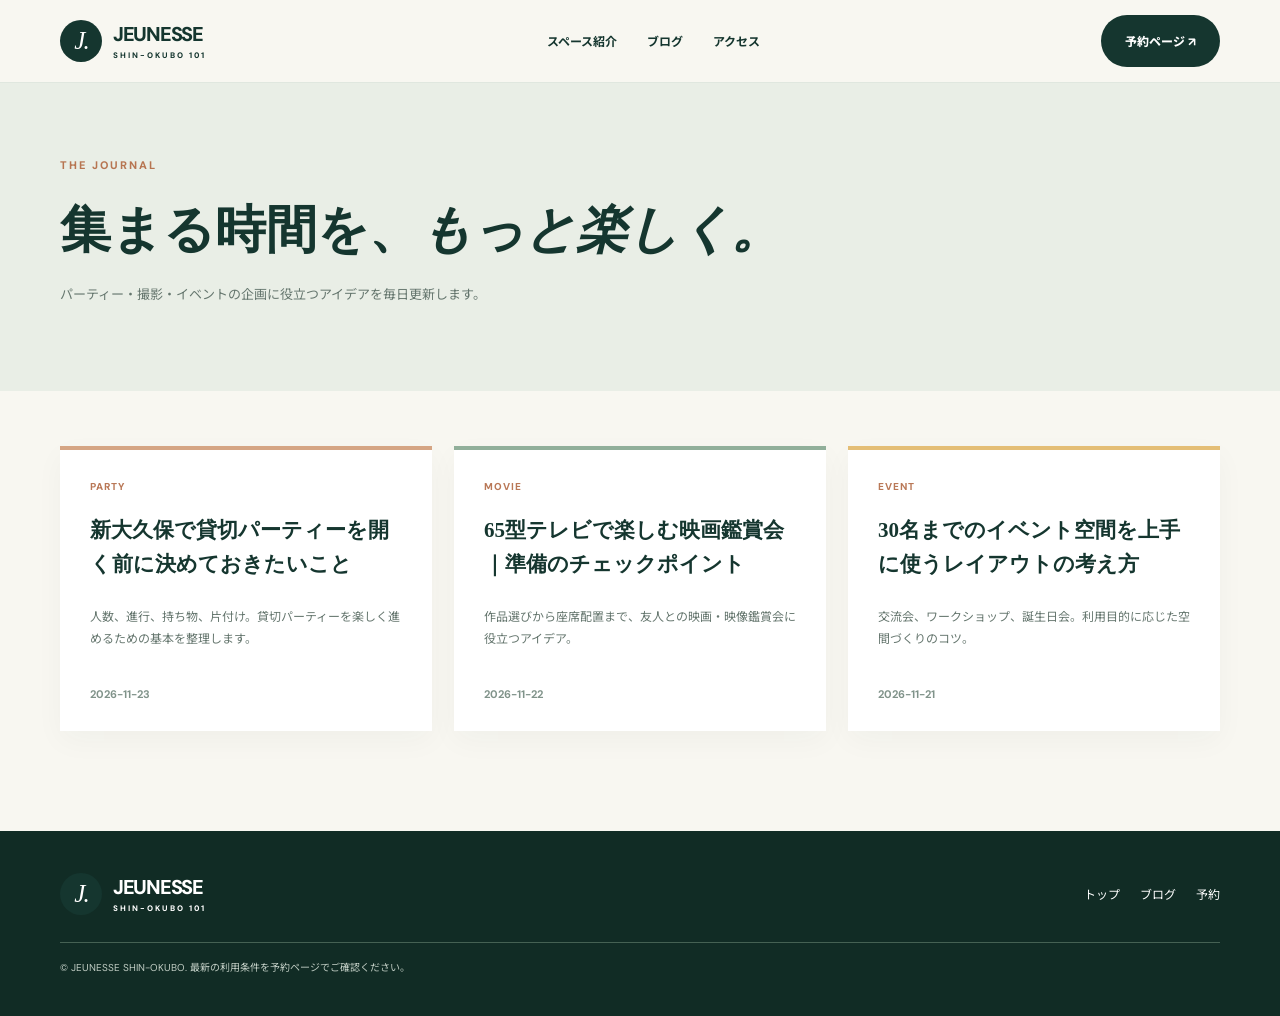
==== blog/index.html @ f11c6160 "Publish daily Jeunesse blog article" ====
<!doctype html><html lang="ja"><head><meta charset="utf-8">
<meta name="viewport" content="width=device-width,initial-scale=1">
<meta name="theme-color" content="#15362f"><meta name="description" content="ジュネス新大久保のパーティー・撮影・イベントのヒント。">
<link rel="canonical" href="https://jeunesse-okubo.onrender.com/blog/"><link rel="stylesheet" href="/styles.css">
<link rel="icon" href="/favicon.svg" type="image/svg+xml"><title>ブログ記事一覧 | ジュネス新大久保</title></head>
<body><header><div class="wrap nav"><a class="brand" href="/"><b class="mark">J.</b><span>JEUNESSE<small>SHIN-OKUBO 101</small></span></a>
<nav><a href="/">スペース紹介</a><a href="/blog/">ブログ</a><a href="/#access">アクセス</a></nav><a class="pill dark" href="https://upnow.jp/goodspace/jeunesse">予約ページ ↗</a></div></header>
<main><section class='blog-hero'><div class='wrap'><span class='tag'>THE JOURNAL</span><h1>集まる時間を、<em>もっと楽しく。</em></h1><p>パーティー・撮影・イベントの企画に役立つアイデアを毎日更新します。</p></div></section><section class='wrap blog-wrap'><div class='post-grid'><a class='post' href='/blog/2026-11-23-party-planning.html'><span class='category'>PARTY</span><h3>新大久保で貸切パーティーを開く前に決めておきたいこと</h3><p>人数、進行、持ち物、片付け。貸切パーティーを楽しく進めるための基本を整理します。</p><time datetime='2026-11-23'>2026-11-23</time></a><a class='post' href='/blog/2026-11-22-movie-night.html'><span class='category'>MOVIE</span><h3>65型テレビで楽しむ映画鑑賞会｜準備のチェックポイント</h3><p>作品選びから座席配置まで、友人との映画・映像鑑賞会に役立つアイデア。</p><time datetime='2026-11-22'>2026-11-22</time></a><a class='post' href='/blog/2026-11-21-event-layout.html'><span class='category'>EVENT</span><h3>30名までのイベント空間を上手に使うレイアウトの考え方</h3><p>交流会、ワークショップ、誕生日会。利用目的に応じた空間づくりのコツ。</p><time datetime='2026-11-21'>2026-11-21</time></a></div></section></main><footer><div class="wrap foot"><a class="brand" href="/"><b class="mark">J.</b><span>JEUNESSE<small>SHIN-OKUBO 101</small></span></a>
<div><a href="/">トップ</a><a href="/blog/">ブログ</a><a href="https://upnow.jp/goodspace/jeunesse">予約</a></div><small>© JEUNESSE SHIN-OKUBO. 最新の利用条件を予約ページでご確認ください。</small></div></footer></body></html>
---- styles.css ----
@import url('https://fonts.googleapis.com/css2?family=DM+Sans:wght@400;500;600;700;800&family=Noto+Sans+JP:wght@400;500;600;700&display=swap');
:root{--dark:#15362f;--cream:#f8f7f1;--peach:#ed9a72;--muted:#65766e;--serif:'Yu Mincho','Hiragino Mincho ProN',serif;--sans:'DM Sans','Noto Sans JP',sans}
*{box-sizing:border-box}html{scroll-behavior:smooth}body{margin:0;background:var(--cream);color:var(--dark);font-family:var(--sans);-webkit-font-smoothing:antialiased}a{text-decoration:none;color:inherit}img{max-width:100%;display:block}.wrap{width:min(1160px,calc(100% - 68px));margin:auto}.skip{position:absolute;left:-9999px}.skip:focus{left:8px;top:8px;z-index:100;background:#fff;padding:12px}
header{position:sticky;top:0;z-index:20;background:rgba(248,247,241,.95);backdrop-filter:blur(14px);border-bottom:1px solid #e0e7df}.nav{display:flex;align-items:center;justify-content:space-between;height:82px;gap:24px}.brand{display:flex;gap:11px;align-items:center;font-size:20px;font-weight:800;letter-spacing:-.065em;line-height:1}.brand small{display:block;margin-top:7px;font-size:8px;letter-spacing:.25em}.mark{width:42px;height:42px;display:grid;place-items:center;border-radius:50%;background:var(--dark);color:white;font:italic 25px Georgia,serif;letter-spacing:-.08em}.nav nav{display:flex;gap:30px;font-weight:700;font-size:12px}.nav nav a:hover{color:#b67e59}.pill{display:inline-flex;justify-content:center;align-items:center;min-height:52px;border-radius:999px;padding:0 24px;font-size:12px;font-weight:800;transition:transform .2s}.pill:hover{transform:translateY(-2px)}.dark{background:var(--dark);color:white}.coral{background:var(--peach);color:var(--dark)}.outline{border:1px solid #aec6b9;color:#fff}.underline{font-size:13px;font-weight:800;border-bottom:1px solid;padding-bottom:8px}.tag{font-size:11px;font-weight:800;letter-spacing:.18em;color:#b77551}
.hero{padding:50px 0 38px}.hero-grid{display:grid;grid-template-columns:1.05fr .95fr;gap:55px;align-items:center}.hero-copy h1{font:600 clamp(43px,4.8vw,69px)/1.5 var(--serif);letter-spacing:.02em;margin:28px 0 15px}.hero-copy h1 em,h2 em{font-style:normal;color:#b97857}.lead{font:600 21px/1.9 var(--serif)}.sub{font-size:13px;line-height:2.1;color:var(--muted);max-width:440px}.actions{display:flex;gap:25px;align-items:center;flex-wrap:wrap;margin:27px 0 43px}.numbers{display:flex;gap:32px;border-top:1px solid #ccd9d0;padding-top:24px}.numbers>div{display:flex;flex-direction:column;gap:5px}.numbers strong{font:42px Georgia,serif;letter-spacing:-.05em}.numbers strong small{font:700 12px var(--sans);margin-left:5px;letter-spacing:0}.numbers span{color:var(--muted);font-size:11px}.hero-photo{height:610px;position:relative;padding:0 0 45px}.hero-photo>img{width:100%;height:100%;object-fit:cover;border-radius:210px 210px 16px 16px}.float{position:absolute;bottom:69px;left:-37px;background:white;padding:20px 27px;box-shadow:0 12px 40px #15362f25;font-size:10px;font-weight:800;letter-spacing:.17em}.float small{display:block;margin:8px 0 0 16px;color:#7d8b80;letter-spacing:.1em}.ribbon{background:#ebd6c4;white-space:nowrap;overflow:hidden;text-align:center;padding:16px;font:italic 17px Georgia,serif;letter-spacing:.13em}.ribbon span{margin:0 17px;color:#be805c}
.section{padding:108px 0}.section-head{display:flex;justify-content:space-between;align-items:end;gap:40px;margin-bottom:45px}.section-head h2,.access h2,.closing h2,.blog-hero h1{font:600 clamp(35px,4vw,52px)/1.55 var(--serif);margin:16px 0 0}.section-head>p{font-size:13px;line-height:2.05;color:var(--muted);width:300px}.gallery{height:490px;display:grid;grid-template-columns:1.25fr 1fr;gap:15px}.gallery .wide,.gallery>div img{width:100%;height:100%;object-fit:cover;border-radius:6px}.gallery>div{display:grid;grid-template-rows:1fr 1fr;gap:15px;min-height:0;overflow:hidden}.note{font-size:11px;color:var(--muted);line-height:1.8}.features{display:grid;grid-template-columns:repeat(3,1fr);gap:28px;margin-top:40px}.features>div{border-top:1px solid #ccd9d0;padding-top:22px}.features span{font:italic 14px Georgia,serif;color:#b97857}.features h3{font-size:15px;margin-top:19px}.features p{font-size:12px;line-height:1.9;color:var(--muted)}
.uses{background:var(--dark);color:#fbf9f4}.uses .section-head p{color:#c5d7cc}.uses h2 em{color:#e6b093}.use-grid{display:grid;grid-template-columns:repeat(3,1fr);border-left:1px solid #507366;border-top:1px solid #507366}.use-grid article{padding:35px 28px 45px;min-height:245px;border-right:1px solid #507366;border-bottom:1px solid #507366}.use-grid article>span{font-size:10px;color:#e9ac8c;letter-spacing:.12em}.use-grid h3{font:600 22px/1.6 var(--serif);margin:52px 0 10px}.use-grid p{font-size:12px;color:#c9dcd0;line-height:1.9}.use-end{display:flex;align-items:center;gap:25px;margin-top:27px}.use-end p{font-size:11px;line-height:1.8;color:#d2ddd5}
.post-grid{display:grid;grid-template-columns:repeat(3,1fr);gap:22px}.post{background:white;padding:30px;min-height:285px;display:flex;flex-direction:column;border-top:4px solid #d5a584;box-shadow:0 10px 28px #17332e09;transition:transform .2s}.post:hover{transform:translateY(-4px)}.post:nth-child(2){border-color:#91af9a}.post:nth-child(3){border-color:#e4be76}.post .category{font-size:10px;color:#b97857;font-weight:800;letter-spacing:.1em}.post h3{font:600 21px/1.6 var(--serif);margin:21px 0 12px}.post p{font-size:12px;line-height:1.9;color:var(--muted);flex:1}.post time{font-size:11px;color:#80938a;font-weight:700}.right{text-align:right;margin-top:29px}
.access{background:#e9eee6}.access-grid{display:grid;grid-template-columns:1fr 1fr;gap:70px;align-items:center}.access-grid h3{font-size:18px;margin-top:32px}.access-grid p{font-size:13px;line-height:2}.stations{margin:22px 0}.stations p{display:flex;justify-content:space-between;border-bottom:1px solid #cbd6cb;padding:10px 0;font-size:11px}.stations strong{font-size:12px}.mapart{height:470px;position:relative;border-radius:190px 190px 12px 12px;overflow:hidden;background-color:#d2e0d1;background-image:repeating-linear-gradient(41deg,transparent 0 43px,#f5f7ed 44px 55px,transparent 56px 140px),repeating-linear-gradient(130deg,transparent 0 55px,#f5f7ed 56px 68px,transparent 69px 150px)}.mapart .s1,.mapart .s2{position:absolute;background:white;border-radius:20px;padding:9px;font-size:10px;color:#63846d;font-weight:800}.mapart .s1{top:22%;left:12%}.mapart .s2{bottom:22%;right:9%}.mapart strong{position:absolute;top:43%;left:44%;display:grid;place-items:center;width:80px;height:80px;border-radius:50%;background:#d78c64;color:white;font:italic 45px Georgia,serif;box-shadow:0 10px 25px #15362f40}.mapart small{position:absolute;bottom:18px;left:18px;background:white;padding:13px;font-size:10px;font-weight:800;letter-spacing:.14em}
.faq h2{font:600 37px var(--serif)}.faq-grid{display:grid;grid-template-columns:1fr 1fr;gap:10px 32px}.faq details{border-bottom:1px solid #d0d8d0;padding:17px 0}.faq summary{cursor:pointer;font-size:14px;font-weight:800}.faq details p{font-size:12px;line-height:2;color:var(--muted)}.closing{background:#ddb598;text-align:center;padding:95px 0}.closing h2{font-size:60px;margin:20px 0}.closing h2 em{color:#85563f}.closing p{font-size:13px;margin-bottom:25px}footer{background:#112c25;color:white}.foot{padding:42px 0;display:flex;justify-content:space-between;align-items:center;flex-wrap:wrap;gap:27px}.foot>div{display:flex;gap:20px;font-size:12px}.foot>small{font-size:10px;color:#c2cec5;width:100%;border-top:1px solid #456153;padding-top:16px}
.blog-hero{padding:70px 0;background:#e9eee6}.blog-hero p{font-size:13px;line-height:2;color:#65766e}.blog-wrap{padding:55px 0 100px}.article{max-width:780px;margin:55px auto 100px;padding:0 20px}.article .crumb{font-size:11px;color:#839589}.article h1{font:600 clamp(30px,4vw,45px)/1.5 var(--serif)}.article time{font-size:12px;color:#80938a}.article .intro{font-size:16px;line-height:2.2;border-top:1px solid #d0d8d0;border-bottom:1px solid #d0d8d0;padding:25px 0;margin:33px 0}.article h2{font:600 24px/1.6 var(--serif);border-left:4px solid #d68b64;padding-left:15px;margin-top:38px}.article section p,.article .ending{font-size:14px;line-height:2.25;white-space:pre-line}.article .disclaimer{margin-top:35px;background:#e9eee6;color:#607367;font-size:12px;line-height:2;padding:19px}.article .cta{background:#15362f;color:#fff;padding:33px;margin-top:40px}.article .cta h2{border:0;padding:0;margin:0 0 10px}.article .cta p{font-size:12px;line-height:1.9}
@media(max-width:900px){.nav nav{display:none}.wrap{width:min(100% - 38px,650px)}.nav{height:72px}.hero{padding:25px 0 45px}.hero-grid{display:flex;flex-direction:column;align-items:stretch;gap:25px}.hero-copy h1{font-size:clamp(39px,8vw,58px);margin:17px 0}.hero-photo{height:420px;padding:0}.hero-photo>img{border-radius:150px 150px 12px 12px}.float{bottom:15px;left:12px;padding:12px 15px}.numbers strong{font-size:35px}.section{padding:75px 0}.section-head{display:block;margin-bottom:26px}.section-head>p{width:auto;max-width:450px}.section-head h2,.access h2{font-size:35px}.gallery{height:auto;grid-template-columns:1fr}.gallery .wide{height:300px}.gallery>div{height:170px;grid-template-columns:1fr 1fr;grid-template-rows:1fr}.features{grid-template-columns:1fr;gap:15px}.features>div{padding-top:13px}.features h3{margin-top:9px}.use-grid{grid-template-columns:1fr 1fr}.use-grid article{min-height:210px;padding:23px}.use-grid h3{font-size:19px;margin-top:33px}.post-grid{grid-template-columns:1fr}.post{min-height:210px;padding:23px}.use-end{display:block}.access-grid{grid-template-columns:1fr;gap:32px}.mapart{height:320px}.faq-grid{grid-template-columns:1fr}.closing h2{font-size:42px}}@media(max-width:470px){.nav>.pill{padding:0 14px;font-size:10px;min-height:40px}.brand{font-size:17px}.mark{width:35px;height:35px}.brand small{font-size:7px}.hero-photo{height:340px}.hero-copy h1{font-size:40px}.numbers{gap:19px}.numbers span{font-size:10px}.gallery .wide{height:230px}.use-grid{grid-template-columns:1fr}.use-grid article{min-height:145px}.use-grid h3{margin-top:22px}.stations p{display:block}.stations strong{display:block}.foot{align-items:start;flex-direction:column}.foot>div{flex-wrap:wrap}}@media(prefers-reduced-motion:reduce){*{scroll-behavior:auto!important;transition:none!important}}
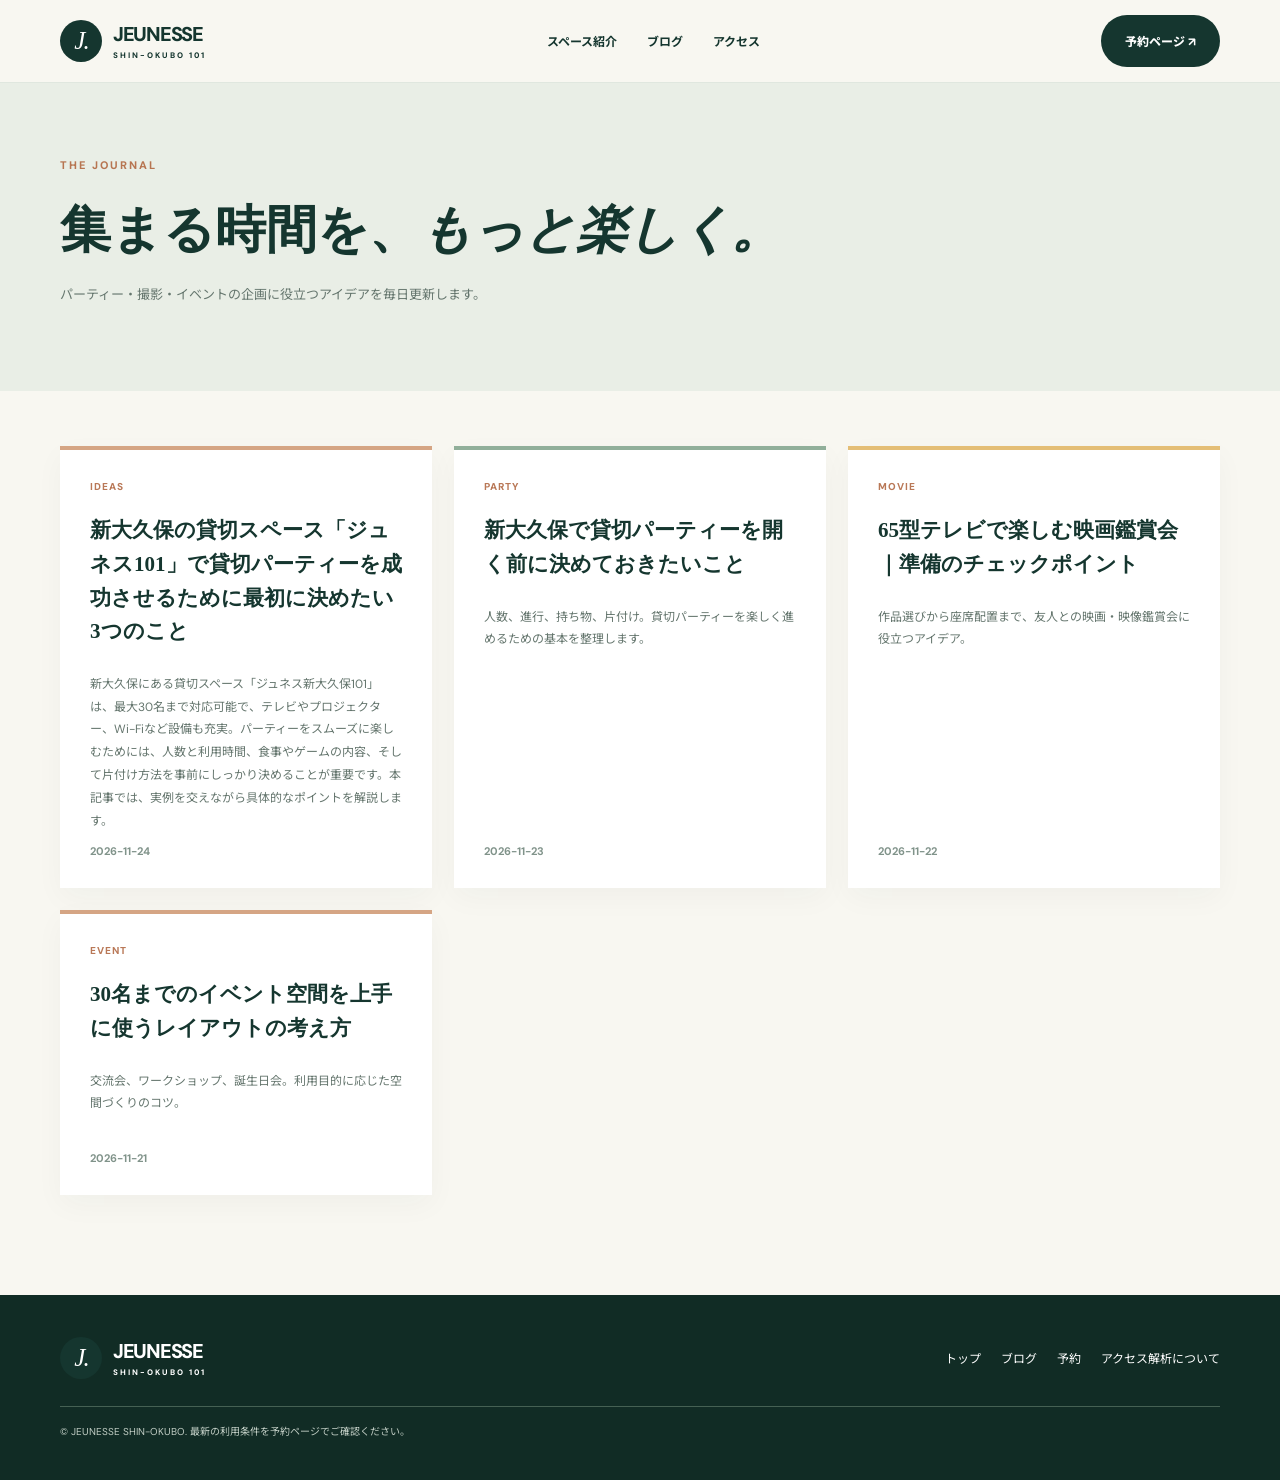
==== commit d93fc399: "Publish daily Jeunesse blog article" ====
--- a/blog/index.html
+++ b/blog/index.html
@@ -5,5 +5,5 @@
 <link rel="icon" href="/favicon.svg" type="image/svg+xml"><title>ブログ記事一覧 | ジュネス新大久保</title></head>
 <body><header><div class="wrap nav"><a class="brand" href="/"><b class="mark">J.</b><span>JEUNESSE<small>SHIN-OKUBO 101</small></span></a>
 <nav><a href="/">スペース紹介</a><a href="/blog/">ブログ</a><a href="/#access">アクセス</a></nav><a class="pill dark" href="https://upnow.jp/goodspace/jeunesse">予約ページ ↗</a></div></header>
-<main><section class='blog-hero'><div class='wrap'><span class='tag'>THE JOURNAL</span><h1>集まる時間を、<em>もっと楽しく。</em></h1><p>パーティー・撮影・イベントの企画に役立つアイデアを毎日更新します。</p></div></section><section class='wrap blog-wrap'><div class='post-grid'><a class='post' href='/blog/2026-11-23-party-planning.html'><span class='category'>PARTY</span><h3>新大久保で貸切パーティーを開く前に決めておきたいこと</h3><p>人数、進行、持ち物、片付け。貸切パーティーを楽しく進めるための基本を整理します。</p><time datetime='2026-11-23'>2026-11-23</time></a><a class='post' href='/blog/2026-11-22-movie-night.html'><span class='category'>MOVIE</span><h3>65型テレビで楽しむ映画鑑賞会｜準備のチェックポイント</h3><p>作品選びから座席配置まで、友人との映画・映像鑑賞会に役立つアイデア。</p><time datetime='2026-11-22'>2026-11-22</time></a><a class='post' href='/blog/2026-11-21-event-layout.html'><span class='category'>EVENT</span><h3>30名までのイベント空間を上手に使うレイアウトの考え方</h3><p>交流会、ワークショップ、誕生日会。利用目的に応じた空間づくりのコツ。</p><time datetime='2026-11-21'>2026-11-21</time></a></div></section></main><footer><div class="wrap foot"><a class="brand" href="/"><b class="mark">J.</b><span>JEUNESSE<small>SHIN-OKUBO 101</small></span></a>
-<div><a href="/">トップ</a><a href="/blog/">ブログ</a><a href="https://upnow.jp/goodspace/jeunesse">予約</a></div><small>© JEUNESSE SHIN-OKUBO. 最新の利用条件を予約ページでご確認ください。</small></div></footer></body></html>+<main><section class='blog-hero'><div class='wrap'><span class='tag'>THE JOURNAL</span><h1>集まる時間を、<em>もっと楽しく。</em></h1><p>パーティー・撮影・イベントの企画に役立つアイデアを毎日更新します。</p></div></section><section class='wrap blog-wrap'><div class='post-grid'><a class='post' href='/blog/2026-11-24-idea-0.html'><span class='category'>IDEAS</span><h3>新大久保の貸切スペース「ジュネス101」で貸切パーティーを成功させるために最初に決めたい3つのこと</h3><p>新大久保にある貸切スペース「ジュネス新大久保101」は、最大30名まで対応可能で、テレビやプロジェクター、Wi-Fiなど設備も充実。パーティーをスムーズに楽しむためには、人数と利用時間、食事やゲームの内容、そして片付け方法を事前にしっかり決めることが重要です。本記事では、実例を交えながら具体的なポイントを解説します。</p><time datetime='2026-11-24'>2026-11-24</time></a><a class='post' href='/blog/2026-11-23-party-planning.html'><span class='category'>PARTY</span><h3>新大久保で貸切パーティーを開く前に決めておきたいこと</h3><p>人数、進行、持ち物、片付け。貸切パーティーを楽しく進めるための基本を整理します。</p><time datetime='2026-11-23'>2026-11-23</time></a><a class='post' href='/blog/2026-11-22-movie-night.html'><span class='category'>MOVIE</span><h3>65型テレビで楽しむ映画鑑賞会｜準備のチェックポイント</h3><p>作品選びから座席配置まで、友人との映画・映像鑑賞会に役立つアイデア。</p><time datetime='2026-11-22'>2026-11-22</time></a><a class='post' href='/blog/2026-11-21-event-layout.html'><span class='category'>EVENT</span><h3>30名までのイベント空間を上手に使うレイアウトの考え方</h3><p>交流会、ワークショップ、誕生日会。利用目的に応じた空間づくりのコツ。</p><time datetime='2026-11-21'>2026-11-21</time></a></div></section></main><footer><div class="wrap foot"><a class="brand" href="/"><b class="mark">J.</b><span>JEUNESSE<small>SHIN-OKUBO 101</small></span></a>
+<div><a href="/">トップ</a><a href="/blog/">ブログ</a><a href="https://upnow.jp/goodspace/jeunesse">予約</a><a href="/privacy.html">アクセス解析について</a></div><small>© JEUNESSE SHIN-OKUBO. 最新の利用条件を予約ページでご確認ください。</small></div></footer><script src="/analytics-config.js"></script><script src="/analytics.js" defer></script></body></html>
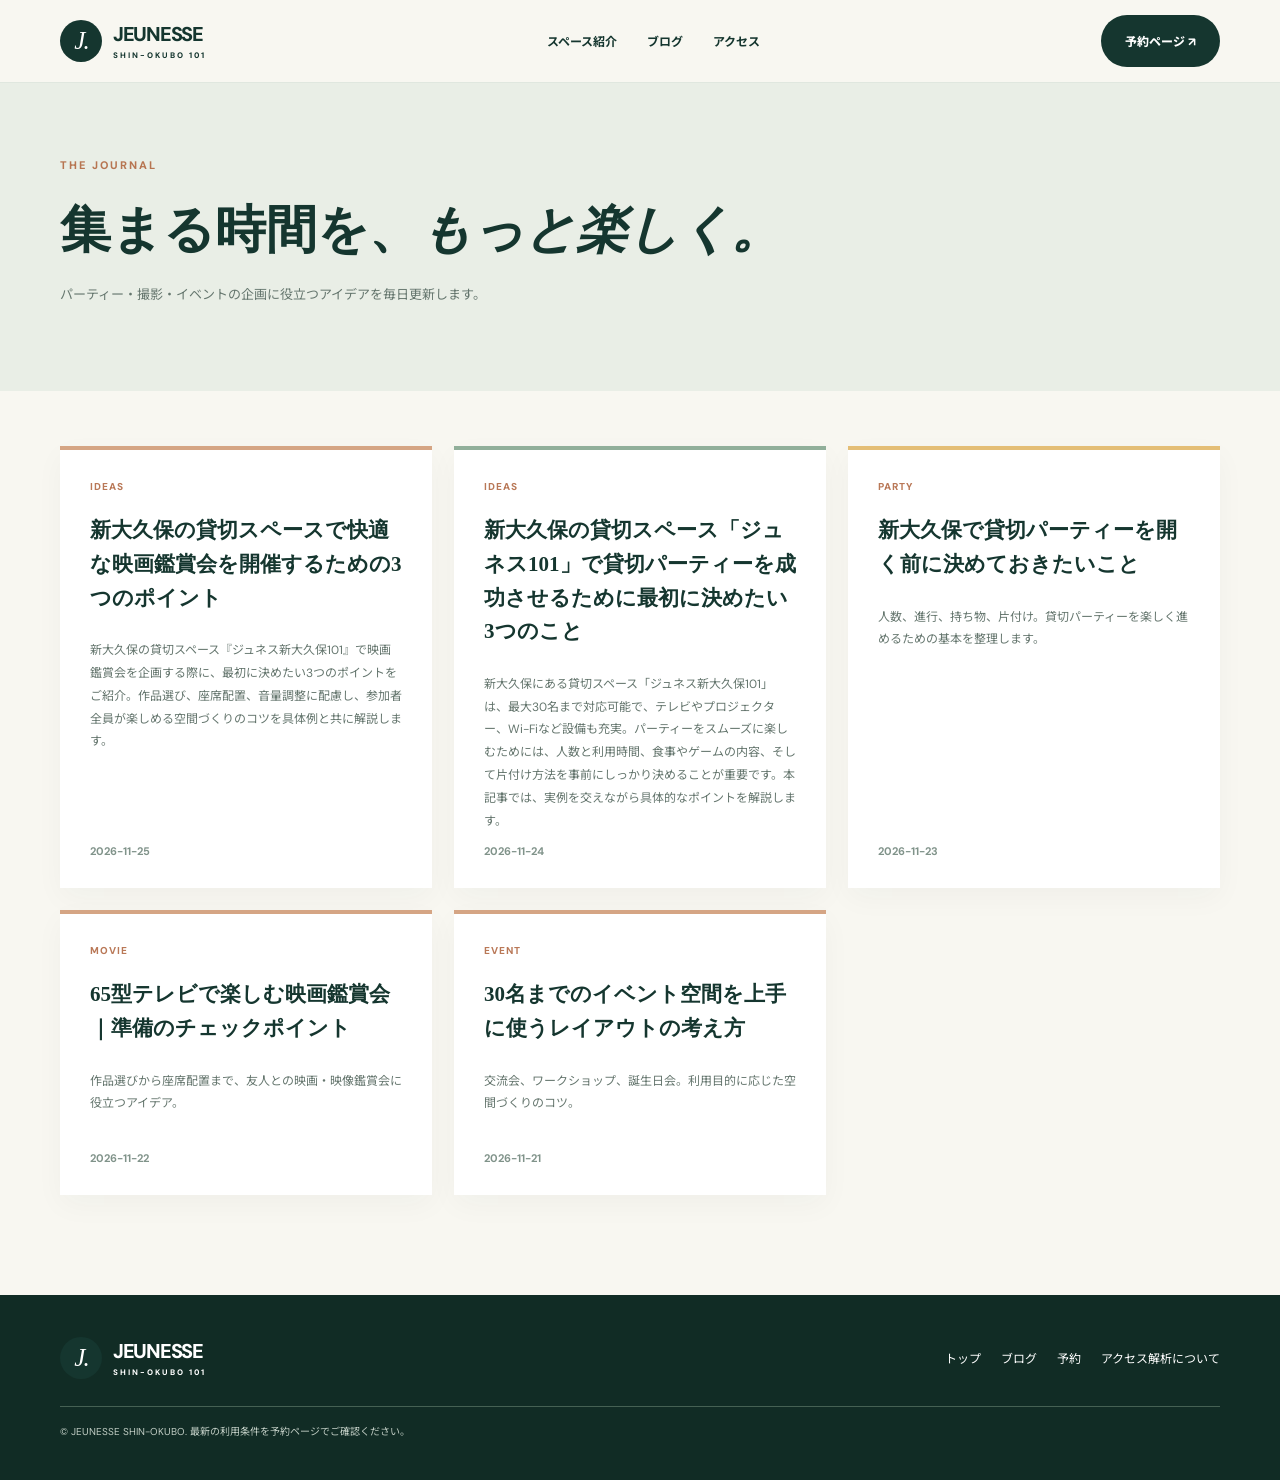
==== commit a45fc47d: "Publish daily Jeunesse blog article" ====
--- a/blog/index.html
+++ b/blog/index.html
@@ -5,5 +5,5 @@
 <link rel="icon" href="/favicon.svg" type="image/svg+xml"><title>ブログ記事一覧 | ジュネス新大久保</title></head>
 <body><header><div class="wrap nav"><a class="brand" href="/"><b class="mark">J.</b><span>JEUNESSE<small>SHIN-OKUBO 101</small></span></a>
 <nav><a href="/">スペース紹介</a><a href="/blog/">ブログ</a><a href="/#access">アクセス</a></nav><a class="pill dark" href="https://upnow.jp/goodspace/jeunesse">予約ページ ↗</a></div></header>
-<main><section class='blog-hero'><div class='wrap'><span class='tag'>THE JOURNAL</span><h1>集まる時間を、<em>もっと楽しく。</em></h1><p>パーティー・撮影・イベントの企画に役立つアイデアを毎日更新します。</p></div></section><section class='wrap blog-wrap'><div class='post-grid'><a class='post' href='/blog/2026-11-24-idea-0.html'><span class='category'>IDEAS</span><h3>新大久保の貸切スペース「ジュネス101」で貸切パーティーを成功させるために最初に決めたい3つのこと</h3><p>新大久保にある貸切スペース「ジュネス新大久保101」は、最大30名まで対応可能で、テレビやプロジェクター、Wi-Fiなど設備も充実。パーティーをスムーズに楽しむためには、人数と利用時間、食事やゲームの内容、そして片付け方法を事前にしっかり決めることが重要です。本記事では、実例を交えながら具体的なポイントを解説します。</p><time datetime='2026-11-24'>2026-11-24</time></a><a class='post' href='/blog/2026-11-23-party-planning.html'><span class='category'>PARTY</span><h3>新大久保で貸切パーティーを開く前に決めておきたいこと</h3><p>人数、進行、持ち物、片付け。貸切パーティーを楽しく進めるための基本を整理します。</p><time datetime='2026-11-23'>2026-11-23</time></a><a class='post' href='/blog/2026-11-22-movie-night.html'><span class='category'>MOVIE</span><h3>65型テレビで楽しむ映画鑑賞会｜準備のチェックポイント</h3><p>作品選びから座席配置まで、友人との映画・映像鑑賞会に役立つアイデア。</p><time datetime='2026-11-22'>2026-11-22</time></a><a class='post' href='/blog/2026-11-21-event-layout.html'><span class='category'>EVENT</span><h3>30名までのイベント空間を上手に使うレイアウトの考え方</h3><p>交流会、ワークショップ、誕生日会。利用目的に応じた空間づくりのコツ。</p><time datetime='2026-11-21'>2026-11-21</time></a></div></section></main><footer><div class="wrap foot"><a class="brand" href="/"><b class="mark">J.</b><span>JEUNESSE<small>SHIN-OKUBO 101</small></span></a>
+<main><section class='blog-hero'><div class='wrap'><span class='tag'>THE JOURNAL</span><h1>集まる時間を、<em>もっと楽しく。</em></h1><p>パーティー・撮影・イベントの企画に役立つアイデアを毎日更新します。</p></div></section><section class='wrap blog-wrap'><div class='post-grid'><a class='post' href='/blog/2026-11-25-idea-1.html'><span class='category'>IDEAS</span><h3>新大久保の貸切スペースで快適な映画鑑賞会を開催するための3つのポイント</h3><p>新大久保の貸切スペース『ジュネス新大久保101』で映画鑑賞会を企画する際に、最初に決めたい3つのポイントをご紹介。作品選び、座席配置、音量調整に配慮し、参加者全員が楽しめる空間づくりのコツを具体例と共に解説します。</p><time datetime='2026-11-25'>2026-11-25</time></a><a class='post' href='/blog/2026-11-24-idea-0.html'><span class='category'>IDEAS</span><h3>新大久保の貸切スペース「ジュネス101」で貸切パーティーを成功させるために最初に決めたい3つのこと</h3><p>新大久保にある貸切スペース「ジュネス新大久保101」は、最大30名まで対応可能で、テレビやプロジェクター、Wi-Fiなど設備も充実。パーティーをスムーズに楽しむためには、人数と利用時間、食事やゲームの内容、そして片付け方法を事前にしっかり決めることが重要です。本記事では、実例を交えながら具体的なポイントを解説します。</p><time datetime='2026-11-24'>2026-11-24</time></a><a class='post' href='/blog/2026-11-23-party-planning.html'><span class='category'>PARTY</span><h3>新大久保で貸切パーティーを開く前に決めておきたいこと</h3><p>人数、進行、持ち物、片付け。貸切パーティーを楽しく進めるための基本を整理します。</p><time datetime='2026-11-23'>2026-11-23</time></a><a class='post' href='/blog/2026-11-22-movie-night.html'><span class='category'>MOVIE</span><h3>65型テレビで楽しむ映画鑑賞会｜準備のチェックポイント</h3><p>作品選びから座席配置まで、友人との映画・映像鑑賞会に役立つアイデア。</p><time datetime='2026-11-22'>2026-11-22</time></a><a class='post' href='/blog/2026-11-21-event-layout.html'><span class='category'>EVENT</span><h3>30名までのイベント空間を上手に使うレイアウトの考え方</h3><p>交流会、ワークショップ、誕生日会。利用目的に応じた空間づくりのコツ。</p><time datetime='2026-11-21'>2026-11-21</time></a></div></section></main><footer><div class="wrap foot"><a class="brand" href="/"><b class="mark">J.</b><span>JEUNESSE<small>SHIN-OKUBO 101</small></span></a>
 <div><a href="/">トップ</a><a href="/blog/">ブログ</a><a href="https://upnow.jp/goodspace/jeunesse">予約</a><a href="/privacy.html">アクセス解析について</a></div><small>© JEUNESSE SHIN-OKUBO. 最新の利用条件を予約ページでご確認ください。</small></div></footer><script src="/analytics-config.js"></script><script src="/analytics.js" defer></script></body></html>
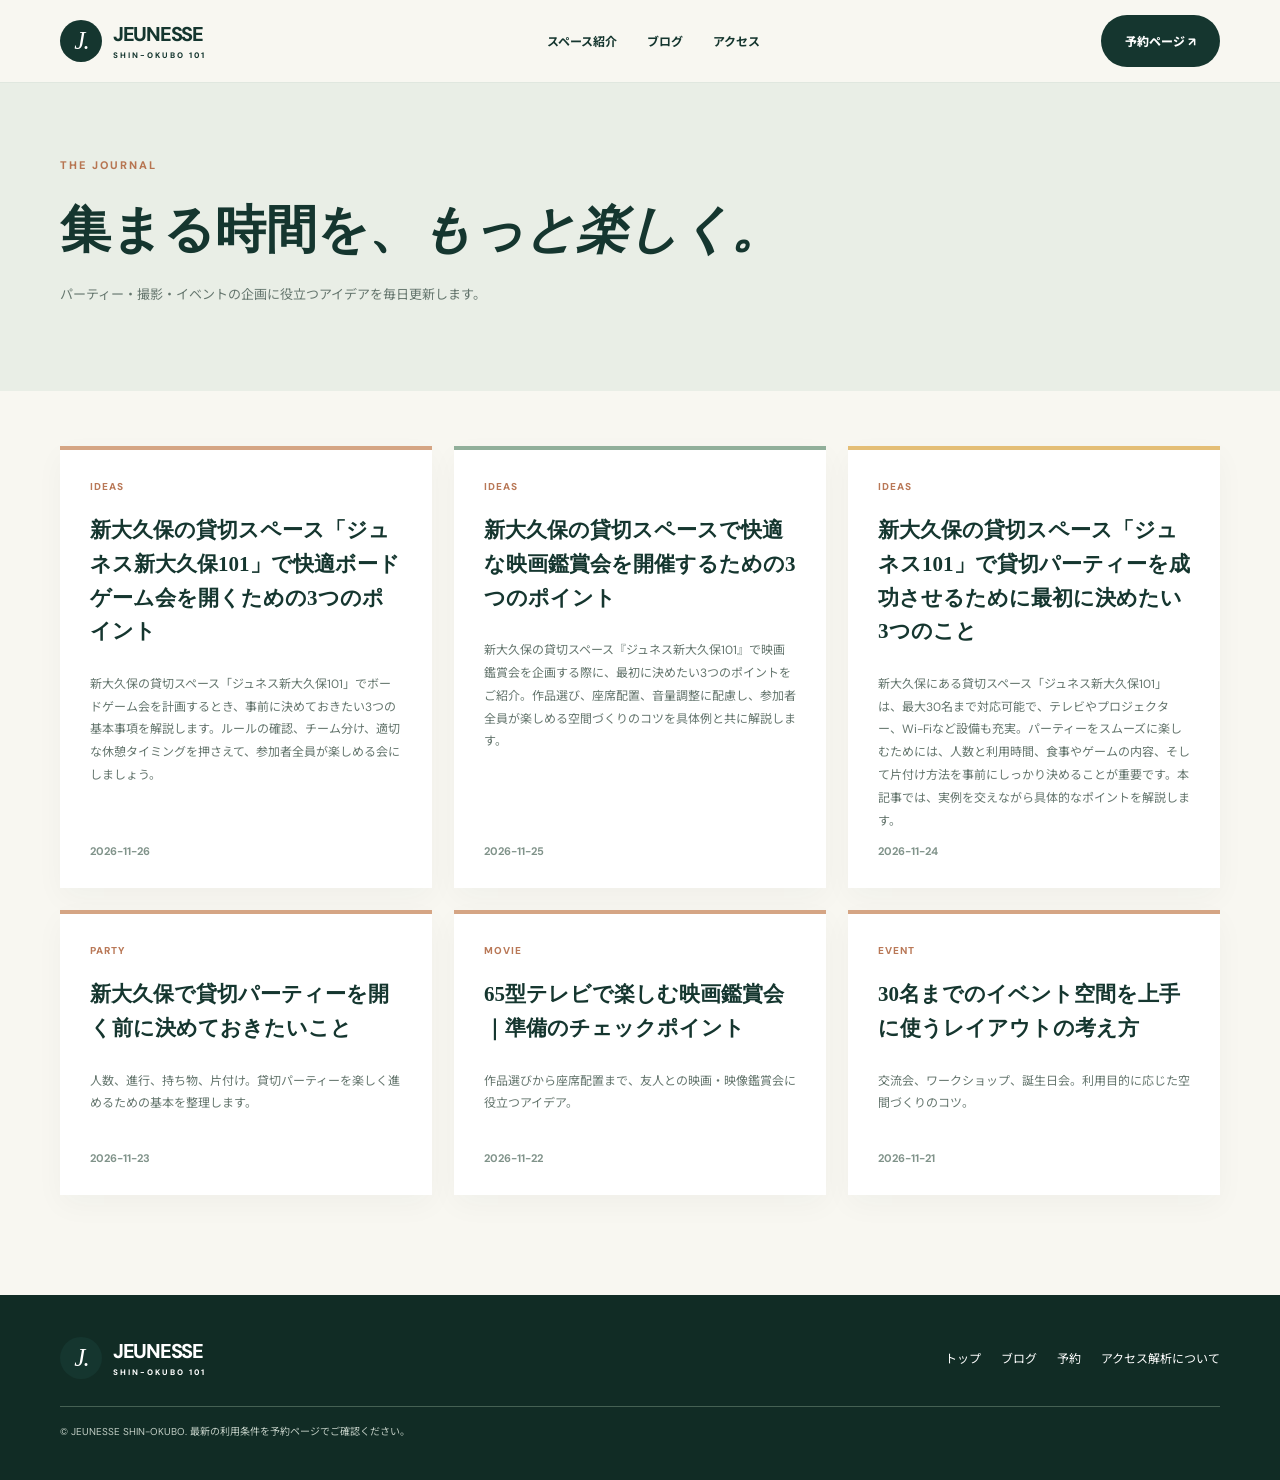
==== commit c28d9be8: "Publish daily Jeunesse blog article" ====
--- a/blog/index.html
+++ b/blog/index.html
@@ -5,5 +5,5 @@
 <link rel="icon" href="/favicon.svg" type="image/svg+xml"><title>ブログ記事一覧 | ジュネス新大久保</title></head>
 <body><header><div class="wrap nav"><a class="brand" href="/"><b class="mark">J.</b><span>JEUNESSE<small>SHIN-OKUBO 101</small></span></a>
 <nav><a href="/">スペース紹介</a><a href="/blog/">ブログ</a><a href="/#access">アクセス</a></nav><a class="pill dark" href="https://upnow.jp/goodspace/jeunesse">予約ページ ↗</a></div></header>
-<main><section class='blog-hero'><div class='wrap'><span class='tag'>THE JOURNAL</span><h1>集まる時間を、<em>もっと楽しく。</em></h1><p>パーティー・撮影・イベントの企画に役立つアイデアを毎日更新します。</p></div></section><section class='wrap blog-wrap'><div class='post-grid'><a class='post' href='/blog/2026-11-25-idea-1.html'><span class='category'>IDEAS</span><h3>新大久保の貸切スペースで快適な映画鑑賞会を開催するための3つのポイント</h3><p>新大久保の貸切スペース『ジュネス新大久保101』で映画鑑賞会を企画する際に、最初に決めたい3つのポイントをご紹介。作品選び、座席配置、音量調整に配慮し、参加者全員が楽しめる空間づくりのコツを具体例と共に解説します。</p><time datetime='2026-11-25'>2026-11-25</time></a><a class='post' href='/blog/2026-11-24-idea-0.html'><span class='category'>IDEAS</span><h3>新大久保の貸切スペース「ジュネス101」で貸切パーティーを成功させるために最初に決めたい3つのこと</h3><p>新大久保にある貸切スペース「ジュネス新大久保101」は、最大30名まで対応可能で、テレビやプロジェクター、Wi-Fiなど設備も充実。パーティーをスムーズに楽しむためには、人数と利用時間、食事やゲームの内容、そして片付け方法を事前にしっかり決めることが重要です。本記事では、実例を交えながら具体的なポイントを解説します。</p><time datetime='2026-11-24'>2026-11-24</time></a><a class='post' href='/blog/2026-11-23-party-planning.html'><span class='category'>PARTY</span><h3>新大久保で貸切パーティーを開く前に決めておきたいこと</h3><p>人数、進行、持ち物、片付け。貸切パーティーを楽しく進めるための基本を整理します。</p><time datetime='2026-11-23'>2026-11-23</time></a><a class='post' href='/blog/2026-11-22-movie-night.html'><span class='category'>MOVIE</span><h3>65型テレビで楽しむ映画鑑賞会｜準備のチェックポイント</h3><p>作品選びから座席配置まで、友人との映画・映像鑑賞会に役立つアイデア。</p><time datetime='2026-11-22'>2026-11-22</time></a><a class='post' href='/blog/2026-11-21-event-layout.html'><span class='category'>EVENT</span><h3>30名までのイベント空間を上手に使うレイアウトの考え方</h3><p>交流会、ワークショップ、誕生日会。利用目的に応じた空間づくりのコツ。</p><time datetime='2026-11-21'>2026-11-21</time></a></div></section></main><footer><div class="wrap foot"><a class="brand" href="/"><b class="mark">J.</b><span>JEUNESSE<small>SHIN-OKUBO 101</small></span></a>
+<main><section class='blog-hero'><div class='wrap'><span class='tag'>THE JOURNAL</span><h1>集まる時間を、<em>もっと楽しく。</em></h1><p>パーティー・撮影・イベントの企画に役立つアイデアを毎日更新します。</p></div></section><section class='wrap blog-wrap'><div class='post-grid'><a class='post' href='/blog/2026-11-26-idea-2.html'><span class='category'>IDEAS</span><h3>新大久保の貸切スペース「ジュネス新大久保101」で快適ボードゲーム会を開くための3つのポイント</h3><p>新大久保の貸切スペース「ジュネス新大久保101」でボードゲーム会を計画するとき、事前に決めておきたい3つの基本事項を解説します。ルールの確認、チーム分け、適切な休憩タイミングを押さえて、参加者全員が楽しめる会にしましょう。</p><time datetime='2026-11-26'>2026-11-26</time></a><a class='post' href='/blog/2026-11-25-idea-1.html'><span class='category'>IDEAS</span><h3>新大久保の貸切スペースで快適な映画鑑賞会を開催するための3つのポイント</h3><p>新大久保の貸切スペース『ジュネス新大久保101』で映画鑑賞会を企画する際に、最初に決めたい3つのポイントをご紹介。作品選び、座席配置、音量調整に配慮し、参加者全員が楽しめる空間づくりのコツを具体例と共に解説します。</p><time datetime='2026-11-25'>2026-11-25</time></a><a class='post' href='/blog/2026-11-24-idea-0.html'><span class='category'>IDEAS</span><h3>新大久保の貸切スペース「ジュネス101」で貸切パーティーを成功させるために最初に決めたい3つのこと</h3><p>新大久保にある貸切スペース「ジュネス新大久保101」は、最大30名まで対応可能で、テレビやプロジェクター、Wi-Fiなど設備も充実。パーティーをスムーズに楽しむためには、人数と利用時間、食事やゲームの内容、そして片付け方法を事前にしっかり決めることが重要です。本記事では、実例を交えながら具体的なポイントを解説します。</p><time datetime='2026-11-24'>2026-11-24</time></a><a class='post' href='/blog/2026-11-23-party-planning.html'><span class='category'>PARTY</span><h3>新大久保で貸切パーティーを開く前に決めておきたいこと</h3><p>人数、進行、持ち物、片付け。貸切パーティーを楽しく進めるための基本を整理します。</p><time datetime='2026-11-23'>2026-11-23</time></a><a class='post' href='/blog/2026-11-22-movie-night.html'><span class='category'>MOVIE</span><h3>65型テレビで楽しむ映画鑑賞会｜準備のチェックポイント</h3><p>作品選びから座席配置まで、友人との映画・映像鑑賞会に役立つアイデア。</p><time datetime='2026-11-22'>2026-11-22</time></a><a class='post' href='/blog/2026-11-21-event-layout.html'><span class='category'>EVENT</span><h3>30名までのイベント空間を上手に使うレイアウトの考え方</h3><p>交流会、ワークショップ、誕生日会。利用目的に応じた空間づくりのコツ。</p><time datetime='2026-11-21'>2026-11-21</time></a></div></section></main><footer><div class="wrap foot"><a class="brand" href="/"><b class="mark">J.</b><span>JEUNESSE<small>SHIN-OKUBO 101</small></span></a>
 <div><a href="/">トップ</a><a href="/blog/">ブログ</a><a href="https://upnow.jp/goodspace/jeunesse">予約</a><a href="/privacy.html">アクセス解析について</a></div><small>© JEUNESSE SHIN-OKUBO. 最新の利用条件を予約ページでご確認ください。</small></div></footer><script src="/analytics-config.js"></script><script src="/analytics.js" defer></script></body></html>
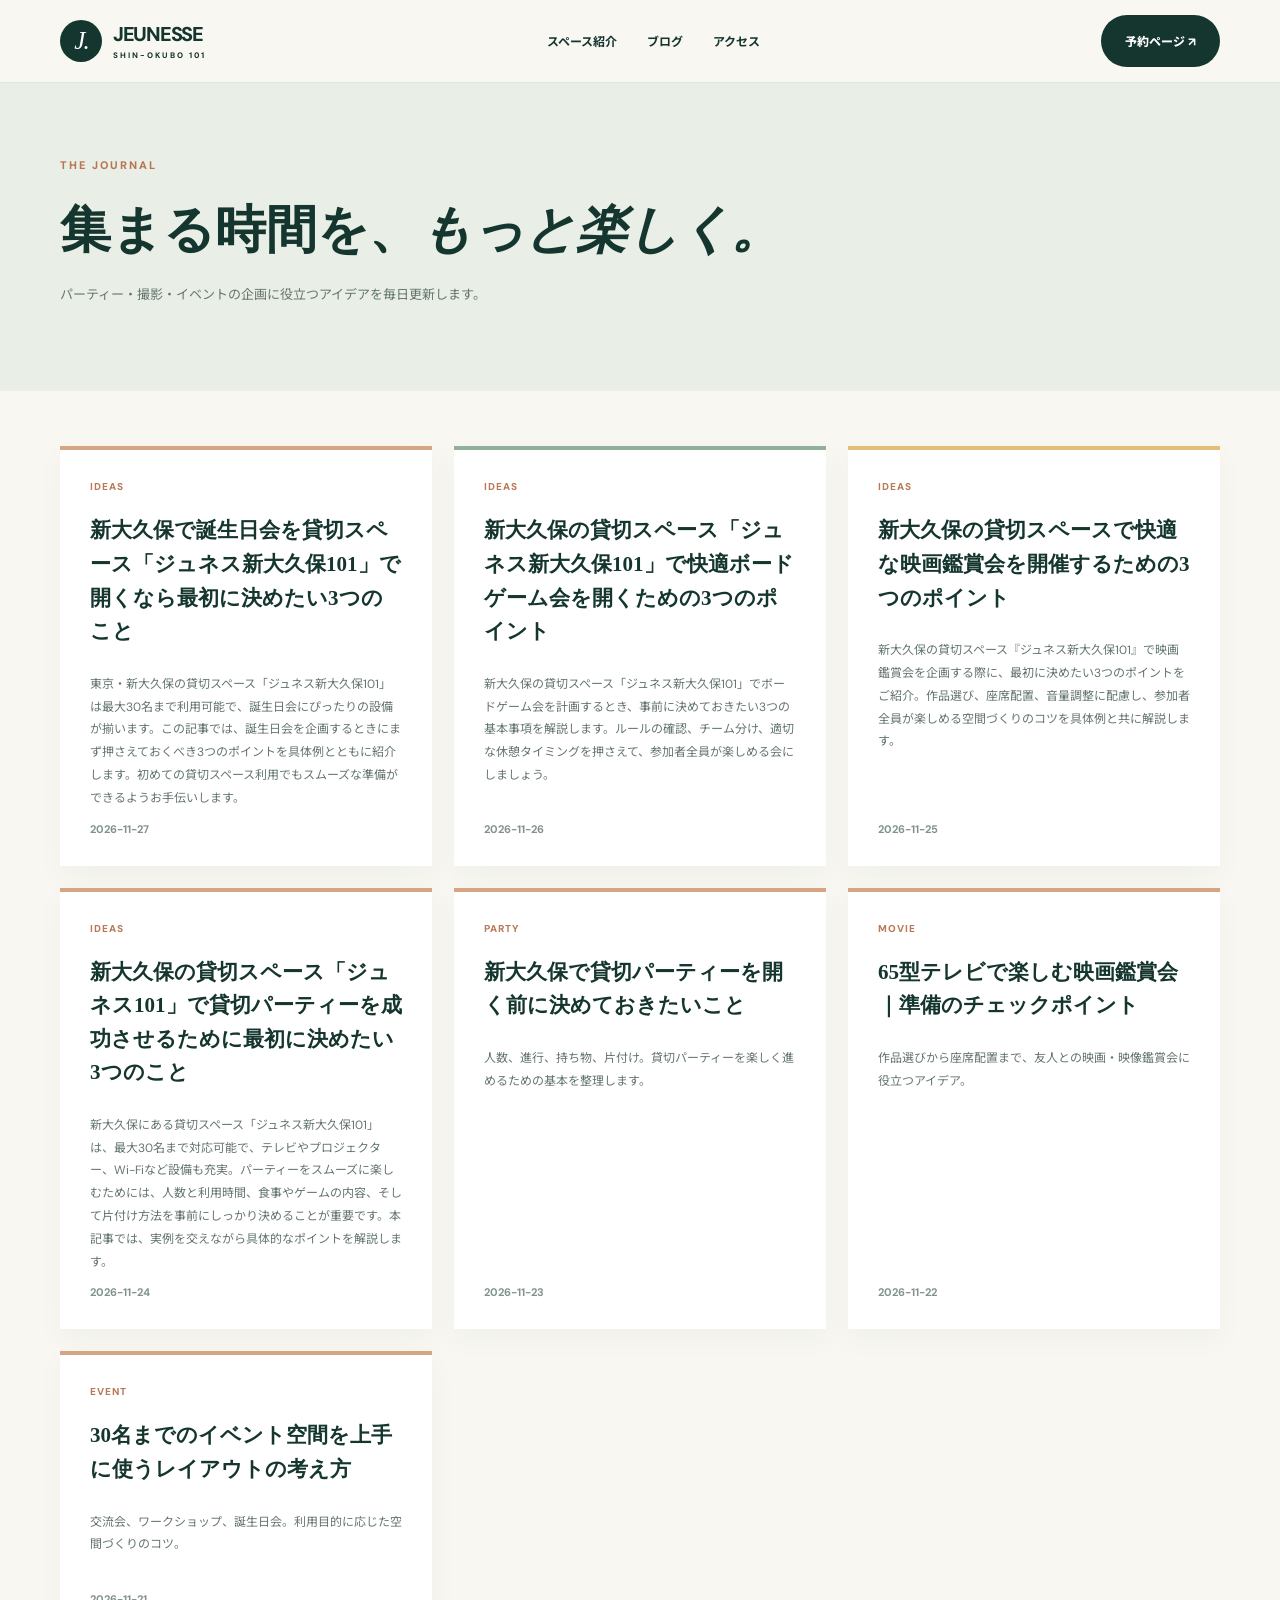
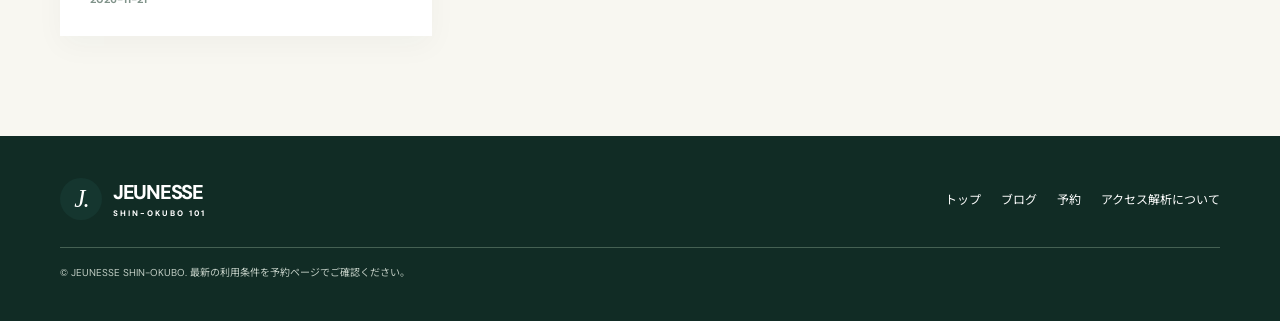
==== commit 61e07ef6: "Publish daily Jeunesse blog article" ====
--- a/blog/index.html
+++ b/blog/index.html
@@ -5,5 +5,5 @@
 <link rel="icon" href="/favicon.svg" type="image/svg+xml"><title>ブログ記事一覧 | ジュネス新大久保</title></head>
 <body><header><div class="wrap nav"><a class="brand" href="/"><b class="mark">J.</b><span>JEUNESSE<small>SHIN-OKUBO 101</small></span></a>
 <nav><a href="/">スペース紹介</a><a href="/blog/">ブログ</a><a href="/#access">アクセス</a></nav><a class="pill dark" href="https://upnow.jp/goodspace/jeunesse">予約ページ ↗</a></div></header>
-<main><section class='blog-hero'><div class='wrap'><span class='tag'>THE JOURNAL</span><h1>集まる時間を、<em>もっと楽しく。</em></h1><p>パーティー・撮影・イベントの企画に役立つアイデアを毎日更新します。</p></div></section><section class='wrap blog-wrap'><div class='post-grid'><a class='post' href='/blog/2026-11-26-idea-2.html'><span class='category'>IDEAS</span><h3>新大久保の貸切スペース「ジュネス新大久保101」で快適ボードゲーム会を開くための3つのポイント</h3><p>新大久保の貸切スペース「ジュネス新大久保101」でボードゲーム会を計画するとき、事前に決めておきたい3つの基本事項を解説します。ルールの確認、チーム分け、適切な休憩タイミングを押さえて、参加者全員が楽しめる会にしましょう。</p><time datetime='2026-11-26'>2026-11-26</time></a><a class='post' href='/blog/2026-11-25-idea-1.html'><span class='category'>IDEAS</span><h3>新大久保の貸切スペースで快適な映画鑑賞会を開催するための3つのポイント</h3><p>新大久保の貸切スペース『ジュネス新大久保101』で映画鑑賞会を企画する際に、最初に決めたい3つのポイントをご紹介。作品選び、座席配置、音量調整に配慮し、参加者全員が楽しめる空間づくりのコツを具体例と共に解説します。</p><time datetime='2026-11-25'>2026-11-25</time></a><a class='post' href='/blog/2026-11-24-idea-0.html'><span class='category'>IDEAS</span><h3>新大久保の貸切スペース「ジュネス101」で貸切パーティーを成功させるために最初に決めたい3つのこと</h3><p>新大久保にある貸切スペース「ジュネス新大久保101」は、最大30名まで対応可能で、テレビやプロジェクター、Wi-Fiなど設備も充実。パーティーをスムーズに楽しむためには、人数と利用時間、食事やゲームの内容、そして片付け方法を事前にしっかり決めることが重要です。本記事では、実例を交えながら具体的なポイントを解説します。</p><time datetime='2026-11-24'>2026-11-24</time></a><a class='post' href='/blog/2026-11-23-party-planning.html'><span class='category'>PARTY</span><h3>新大久保で貸切パーティーを開く前に決めておきたいこと</h3><p>人数、進行、持ち物、片付け。貸切パーティーを楽しく進めるための基本を整理します。</p><time datetime='2026-11-23'>2026-11-23</time></a><a class='post' href='/blog/2026-11-22-movie-night.html'><span class='category'>MOVIE</span><h3>65型テレビで楽しむ映画鑑賞会｜準備のチェックポイント</h3><p>作品選びから座席配置まで、友人との映画・映像鑑賞会に役立つアイデア。</p><time datetime='2026-11-22'>2026-11-22</time></a><a class='post' href='/blog/2026-11-21-event-layout.html'><span class='category'>EVENT</span><h3>30名までのイベント空間を上手に使うレイアウトの考え方</h3><p>交流会、ワークショップ、誕生日会。利用目的に応じた空間づくりのコツ。</p><time datetime='2026-11-21'>2026-11-21</time></a></div></section></main><footer><div class="wrap foot"><a class="brand" href="/"><b class="mark">J.</b><span>JEUNESSE<small>SHIN-OKUBO 101</small></span></a>
+<main><section class='blog-hero'><div class='wrap'><span class='tag'>THE JOURNAL</span><h1>集まる時間を、<em>もっと楽しく。</em></h1><p>パーティー・撮影・イベントの企画に役立つアイデアを毎日更新します。</p></div></section><section class='wrap blog-wrap'><div class='post-grid'><a class='post' href='/blog/2026-11-27-idea-3.html'><span class='category'>IDEAS</span><h3>新大久保で誕生日会を貸切スペース「ジュネス新大久保101」で開くなら最初に決めたい3つのこと</h3><p>東京・新大久保の貸切スペース「ジュネス新大久保101」は最大30名まで利用可能で、誕生日会にぴったりの設備が揃います。この記事では、誕生日会を企画するときにまず押さえておくべき3つのポイントを具体例とともに紹介します。初めての貸切スペース利用でもスムーズな準備ができるようお手伝いします。</p><time datetime='2026-11-27'>2026-11-27</time></a><a class='post' href='/blog/2026-11-26-idea-2.html'><span class='category'>IDEAS</span><h3>新大久保の貸切スペース「ジュネス新大久保101」で快適ボードゲーム会を開くための3つのポイント</h3><p>新大久保の貸切スペース「ジュネス新大久保101」でボードゲーム会を計画するとき、事前に決めておきたい3つの基本事項を解説します。ルールの確認、チーム分け、適切な休憩タイミングを押さえて、参加者全員が楽しめる会にしましょう。</p><time datetime='2026-11-26'>2026-11-26</time></a><a class='post' href='/blog/2026-11-25-idea-1.html'><span class='category'>IDEAS</span><h3>新大久保の貸切スペースで快適な映画鑑賞会を開催するための3つのポイント</h3><p>新大久保の貸切スペース『ジュネス新大久保101』で映画鑑賞会を企画する際に、最初に決めたい3つのポイントをご紹介。作品選び、座席配置、音量調整に配慮し、参加者全員が楽しめる空間づくりのコツを具体例と共に解説します。</p><time datetime='2026-11-25'>2026-11-25</time></a><a class='post' href='/blog/2026-11-24-idea-0.html'><span class='category'>IDEAS</span><h3>新大久保の貸切スペース「ジュネス101」で貸切パーティーを成功させるために最初に決めたい3つのこと</h3><p>新大久保にある貸切スペース「ジュネス新大久保101」は、最大30名まで対応可能で、テレビやプロジェクター、Wi-Fiなど設備も充実。パーティーをスムーズに楽しむためには、人数と利用時間、食事やゲームの内容、そして片付け方法を事前にしっかり決めることが重要です。本記事では、実例を交えながら具体的なポイントを解説します。</p><time datetime='2026-11-24'>2026-11-24</time></a><a class='post' href='/blog/2026-11-23-party-planning.html'><span class='category'>PARTY</span><h3>新大久保で貸切パーティーを開く前に決めておきたいこと</h3><p>人数、進行、持ち物、片付け。貸切パーティーを楽しく進めるための基本を整理します。</p><time datetime='2026-11-23'>2026-11-23</time></a><a class='post' href='/blog/2026-11-22-movie-night.html'><span class='category'>MOVIE</span><h3>65型テレビで楽しむ映画鑑賞会｜準備のチェックポイント</h3><p>作品選びから座席配置まで、友人との映画・映像鑑賞会に役立つアイデア。</p><time datetime='2026-11-22'>2026-11-22</time></a><a class='post' href='/blog/2026-11-21-event-layout.html'><span class='category'>EVENT</span><h3>30名までのイベント空間を上手に使うレイアウトの考え方</h3><p>交流会、ワークショップ、誕生日会。利用目的に応じた空間づくりのコツ。</p><time datetime='2026-11-21'>2026-11-21</time></a></div></section></main><footer><div class="wrap foot"><a class="brand" href="/"><b class="mark">J.</b><span>JEUNESSE<small>SHIN-OKUBO 101</small></span></a>
 <div><a href="/">トップ</a><a href="/blog/">ブログ</a><a href="https://upnow.jp/goodspace/jeunesse">予約</a><a href="/privacy.html">アクセス解析について</a></div><small>© JEUNESSE SHIN-OKUBO. 最新の利用条件を予約ページでご確認ください。</small></div></footer><script src="/analytics-config.js"></script><script src="/analytics.js" defer></script></body></html>
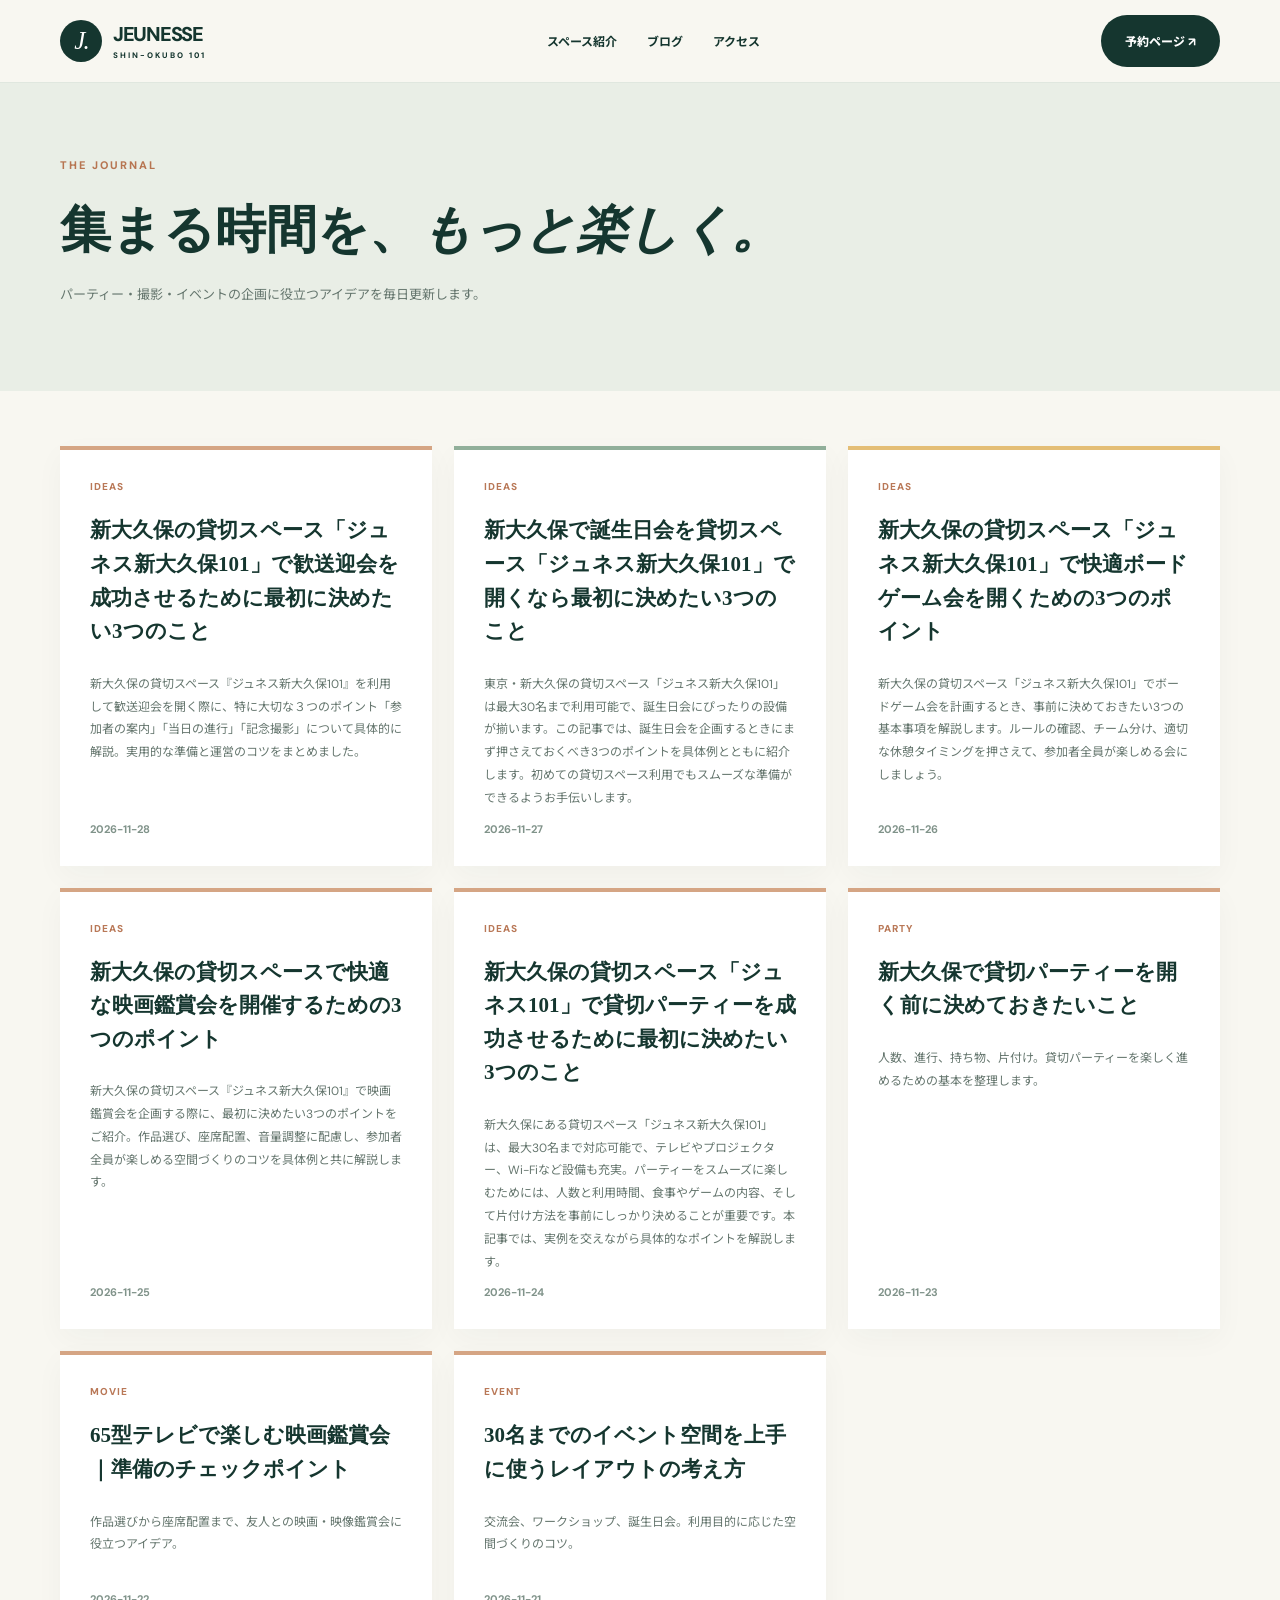
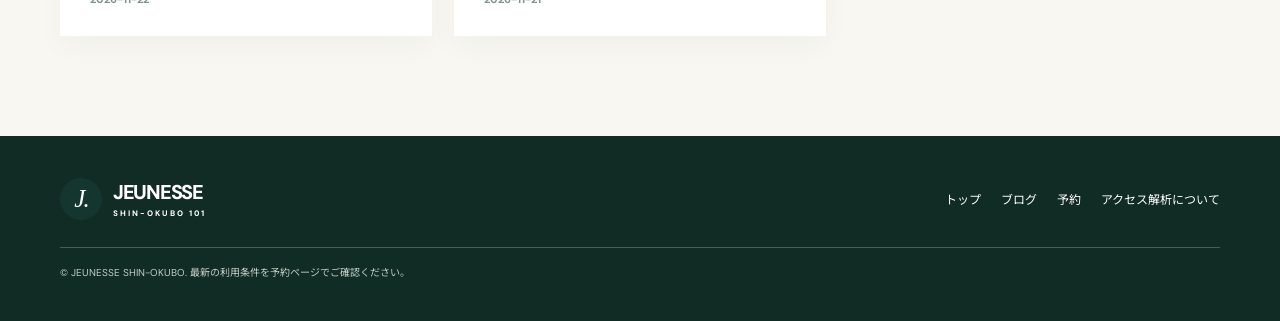
==== commit 6050fe06: "Publish daily Jeunesse blog article" ====
--- a/blog/index.html
+++ b/blog/index.html
@@ -5,5 +5,5 @@
 <link rel="icon" href="/favicon.svg" type="image/svg+xml"><title>ブログ記事一覧 | ジュネス新大久保</title></head>
 <body><header><div class="wrap nav"><a class="brand" href="/"><b class="mark">J.</b><span>JEUNESSE<small>SHIN-OKUBO 101</small></span></a>
 <nav><a href="/">スペース紹介</a><a href="/blog/">ブログ</a><a href="/#access">アクセス</a></nav><a class="pill dark" href="https://upnow.jp/goodspace/jeunesse">予約ページ ↗</a></div></header>
-<main><section class='blog-hero'><div class='wrap'><span class='tag'>THE JOURNAL</span><h1>集まる時間を、<em>もっと楽しく。</em></h1><p>パーティー・撮影・イベントの企画に役立つアイデアを毎日更新します。</p></div></section><section class='wrap blog-wrap'><div class='post-grid'><a class='post' href='/blog/2026-11-27-idea-3.html'><span class='category'>IDEAS</span><h3>新大久保で誕生日会を貸切スペース「ジュネス新大久保101」で開くなら最初に決めたい3つのこと</h3><p>東京・新大久保の貸切スペース「ジュネス新大久保101」は最大30名まで利用可能で、誕生日会にぴったりの設備が揃います。この記事では、誕生日会を企画するときにまず押さえておくべき3つのポイントを具体例とともに紹介します。初めての貸切スペース利用でもスムーズな準備ができるようお手伝いします。</p><time datetime='2026-11-27'>2026-11-27</time></a><a class='post' href='/blog/2026-11-26-idea-2.html'><span class='category'>IDEAS</span><h3>新大久保の貸切スペース「ジュネス新大久保101」で快適ボードゲーム会を開くための3つのポイント</h3><p>新大久保の貸切スペース「ジュネス新大久保101」でボードゲーム会を計画するとき、事前に決めておきたい3つの基本事項を解説します。ルールの確認、チーム分け、適切な休憩タイミングを押さえて、参加者全員が楽しめる会にしましょう。</p><time datetime='2026-11-26'>2026-11-26</time></a><a class='post' href='/blog/2026-11-25-idea-1.html'><span class='category'>IDEAS</span><h3>新大久保の貸切スペースで快適な映画鑑賞会を開催するための3つのポイント</h3><p>新大久保の貸切スペース『ジュネス新大久保101』で映画鑑賞会を企画する際に、最初に決めたい3つのポイントをご紹介。作品選び、座席配置、音量調整に配慮し、参加者全員が楽しめる空間づくりのコツを具体例と共に解説します。</p><time datetime='2026-11-25'>2026-11-25</time></a><a class='post' href='/blog/2026-11-24-idea-0.html'><span class='category'>IDEAS</span><h3>新大久保の貸切スペース「ジュネス101」で貸切パーティーを成功させるために最初に決めたい3つのこと</h3><p>新大久保にある貸切スペース「ジュネス新大久保101」は、最大30名まで対応可能で、テレビやプロジェクター、Wi-Fiなど設備も充実。パーティーをスムーズに楽しむためには、人数と利用時間、食事やゲームの内容、そして片付け方法を事前にしっかり決めることが重要です。本記事では、実例を交えながら具体的なポイントを解説します。</p><time datetime='2026-11-24'>2026-11-24</time></a><a class='post' href='/blog/2026-11-23-party-planning.html'><span class='category'>PARTY</span><h3>新大久保で貸切パーティーを開く前に決めておきたいこと</h3><p>人数、進行、持ち物、片付け。貸切パーティーを楽しく進めるための基本を整理します。</p><time datetime='2026-11-23'>2026-11-23</time></a><a class='post' href='/blog/2026-11-22-movie-night.html'><span class='category'>MOVIE</span><h3>65型テレビで楽しむ映画鑑賞会｜準備のチェックポイント</h3><p>作品選びから座席配置まで、友人との映画・映像鑑賞会に役立つアイデア。</p><time datetime='2026-11-22'>2026-11-22</time></a><a class='post' href='/blog/2026-11-21-event-layout.html'><span class='category'>EVENT</span><h3>30名までのイベント空間を上手に使うレイアウトの考え方</h3><p>交流会、ワークショップ、誕生日会。利用目的に応じた空間づくりのコツ。</p><time datetime='2026-11-21'>2026-11-21</time></a></div></section></main><footer><div class="wrap foot"><a class="brand" href="/"><b class="mark">J.</b><span>JEUNESSE<small>SHIN-OKUBO 101</small></span></a>
+<main><section class='blog-hero'><div class='wrap'><span class='tag'>THE JOURNAL</span><h1>集まる時間を、<em>もっと楽しく。</em></h1><p>パーティー・撮影・イベントの企画に役立つアイデアを毎日更新します。</p></div></section><section class='wrap blog-wrap'><div class='post-grid'><a class='post' href='/blog/2026-11-28-idea-4.html'><span class='category'>IDEAS</span><h3>新大久保の貸切スペース「ジュネス新大久保101」で歓送迎会を成功させるために最初に決めたい3つのこと</h3><p>新大久保の貸切スペース『ジュネス新大久保101』を利用して歓送迎会を開く際に、特に大切な３つのポイント「参加者の案内」「当日の進行」「記念撮影」について具体的に解説。実用的な準備と運営のコツをまとめました。</p><time datetime='2026-11-28'>2026-11-28</time></a><a class='post' href='/blog/2026-11-27-idea-3.html'><span class='category'>IDEAS</span><h3>新大久保で誕生日会を貸切スペース「ジュネス新大久保101」で開くなら最初に決めたい3つのこと</h3><p>東京・新大久保の貸切スペース「ジュネス新大久保101」は最大30名まで利用可能で、誕生日会にぴったりの設備が揃います。この記事では、誕生日会を企画するときにまず押さえておくべき3つのポイントを具体例とともに紹介します。初めての貸切スペース利用でもスムーズな準備ができるようお手伝いします。</p><time datetime='2026-11-27'>2026-11-27</time></a><a class='post' href='/blog/2026-11-26-idea-2.html'><span class='category'>IDEAS</span><h3>新大久保の貸切スペース「ジュネス新大久保101」で快適ボードゲーム会を開くための3つのポイント</h3><p>新大久保の貸切スペース「ジュネス新大久保101」でボードゲーム会を計画するとき、事前に決めておきたい3つの基本事項を解説します。ルールの確認、チーム分け、適切な休憩タイミングを押さえて、参加者全員が楽しめる会にしましょう。</p><time datetime='2026-11-26'>2026-11-26</time></a><a class='post' href='/blog/2026-11-25-idea-1.html'><span class='category'>IDEAS</span><h3>新大久保の貸切スペースで快適な映画鑑賞会を開催するための3つのポイント</h3><p>新大久保の貸切スペース『ジュネス新大久保101』で映画鑑賞会を企画する際に、最初に決めたい3つのポイントをご紹介。作品選び、座席配置、音量調整に配慮し、参加者全員が楽しめる空間づくりのコツを具体例と共に解説します。</p><time datetime='2026-11-25'>2026-11-25</time></a><a class='post' href='/blog/2026-11-24-idea-0.html'><span class='category'>IDEAS</span><h3>新大久保の貸切スペース「ジュネス101」で貸切パーティーを成功させるために最初に決めたい3つのこと</h3><p>新大久保にある貸切スペース「ジュネス新大久保101」は、最大30名まで対応可能で、テレビやプロジェクター、Wi-Fiなど設備も充実。パーティーをスムーズに楽しむためには、人数と利用時間、食事やゲームの内容、そして片付け方法を事前にしっかり決めることが重要です。本記事では、実例を交えながら具体的なポイントを解説します。</p><time datetime='2026-11-24'>2026-11-24</time></a><a class='post' href='/blog/2026-11-23-party-planning.html'><span class='category'>PARTY</span><h3>新大久保で貸切パーティーを開く前に決めておきたいこと</h3><p>人数、進行、持ち物、片付け。貸切パーティーを楽しく進めるための基本を整理します。</p><time datetime='2026-11-23'>2026-11-23</time></a><a class='post' href='/blog/2026-11-22-movie-night.html'><span class='category'>MOVIE</span><h3>65型テレビで楽しむ映画鑑賞会｜準備のチェックポイント</h3><p>作品選びから座席配置まで、友人との映画・映像鑑賞会に役立つアイデア。</p><time datetime='2026-11-22'>2026-11-22</time></a><a class='post' href='/blog/2026-11-21-event-layout.html'><span class='category'>EVENT</span><h3>30名までのイベント空間を上手に使うレイアウトの考え方</h3><p>交流会、ワークショップ、誕生日会。利用目的に応じた空間づくりのコツ。</p><time datetime='2026-11-21'>2026-11-21</time></a></div></section></main><footer><div class="wrap foot"><a class="brand" href="/"><b class="mark">J.</b><span>JEUNESSE<small>SHIN-OKUBO 101</small></span></a>
 <div><a href="/">トップ</a><a href="/blog/">ブログ</a><a href="https://upnow.jp/goodspace/jeunesse">予約</a><a href="/privacy.html">アクセス解析について</a></div><small>© JEUNESSE SHIN-OKUBO. 最新の利用条件を予約ページでご確認ください。</small></div></footer><script src="/analytics-config.js"></script><script src="/analytics.js" defer></script></body></html>
